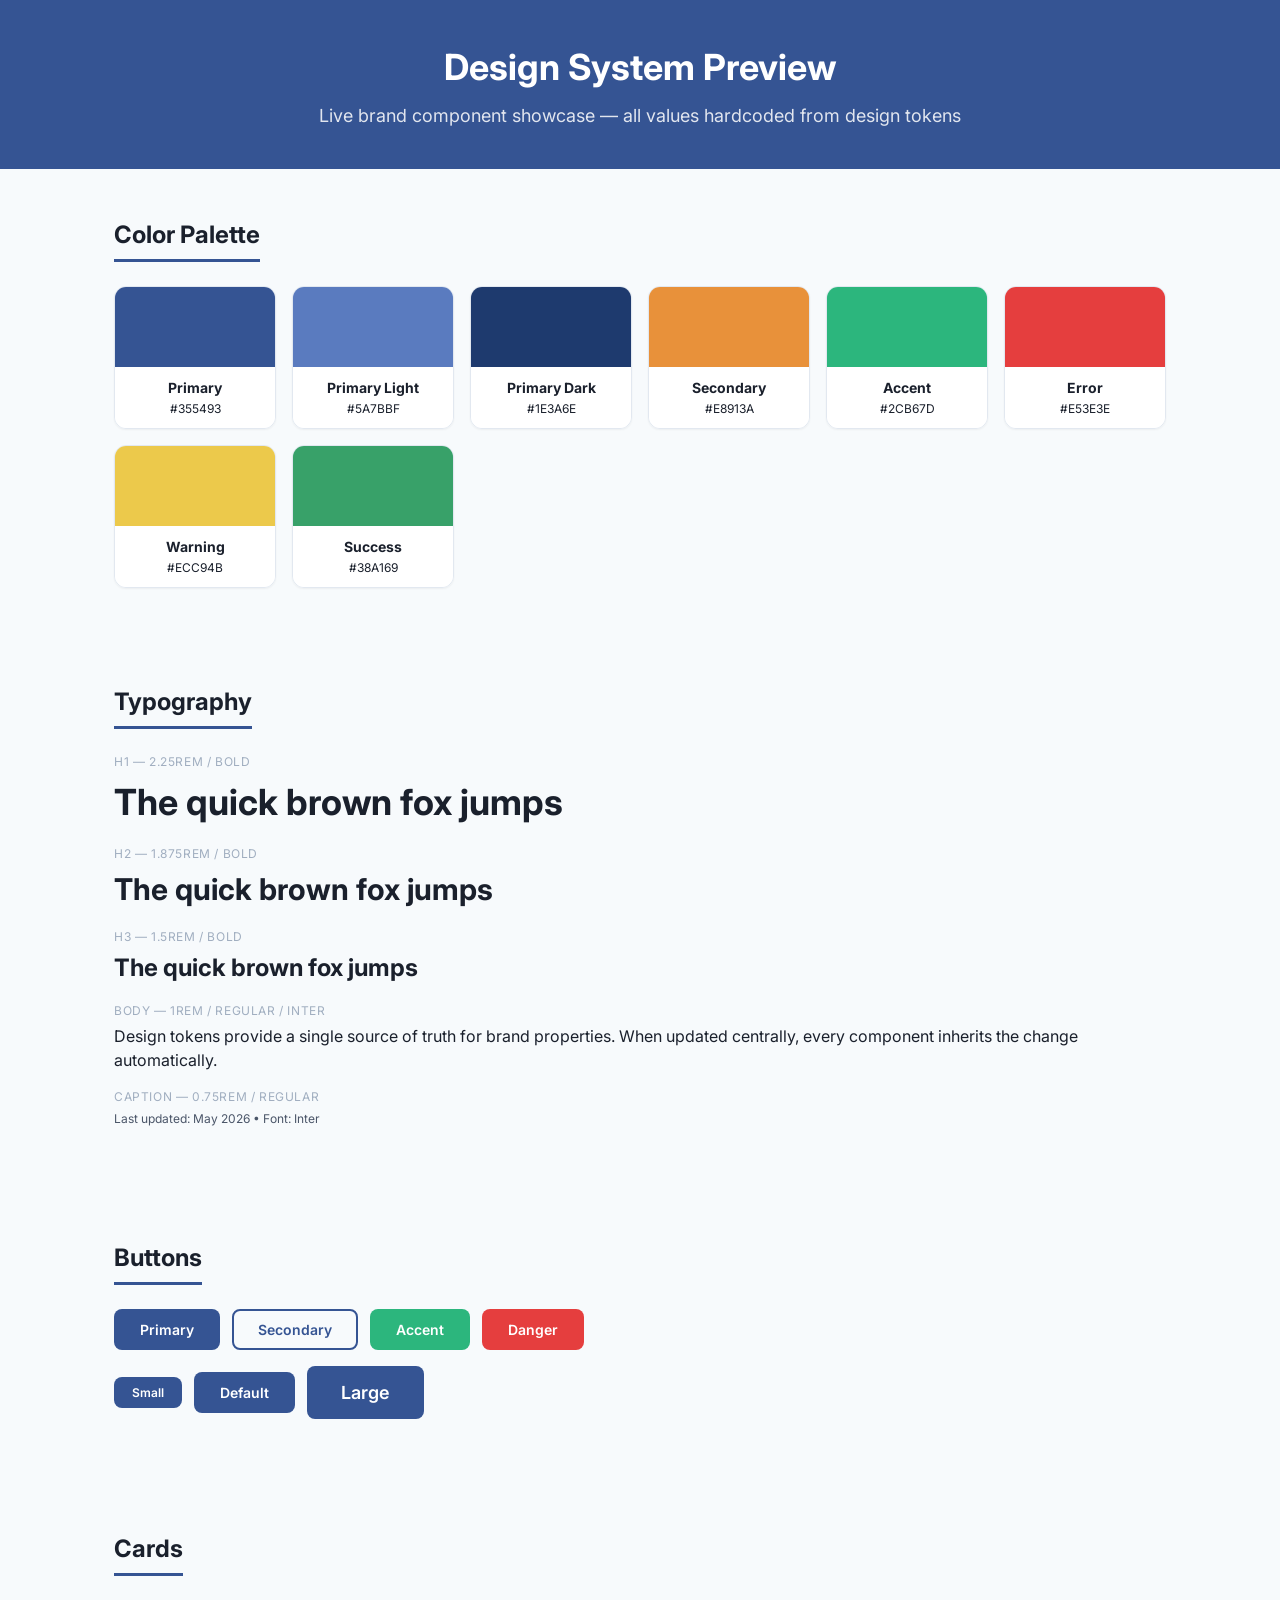
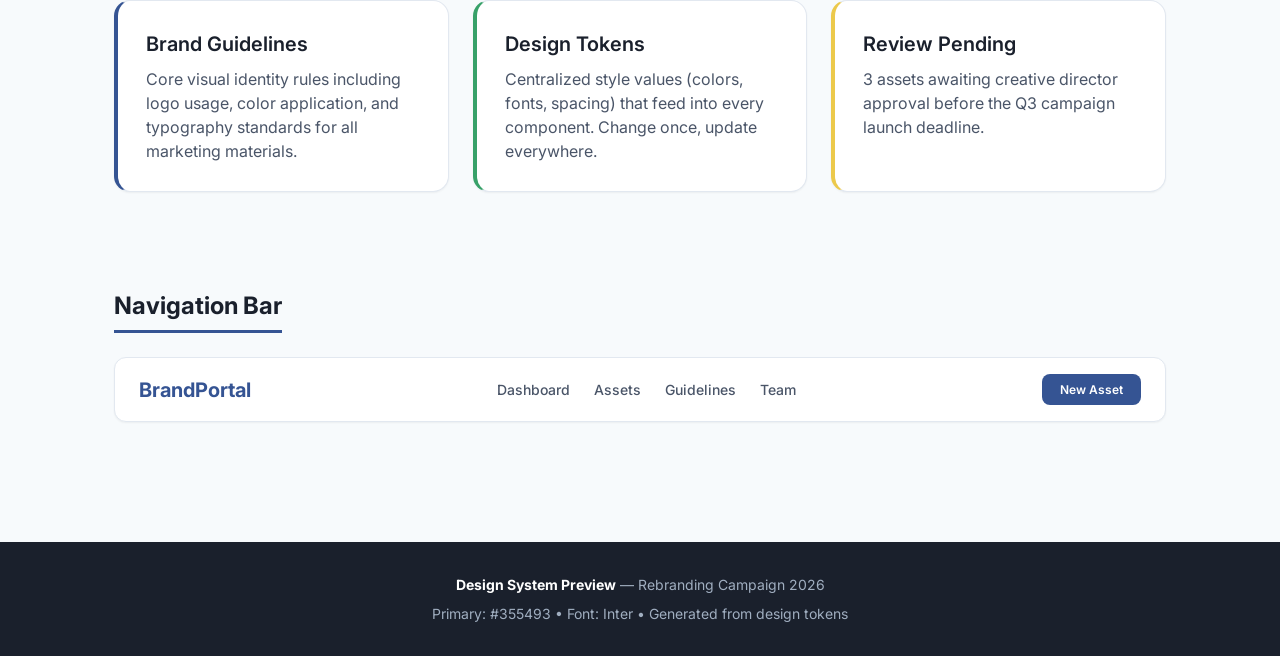
==== index.html @ c65b28bf "Add brand preview page" ====
<!DOCTYPE html>
<html lang="en">
<head>
  <meta charset="UTF-8">
  <meta name="viewport" content="width=device-width, initial-scale=1.0">
  <title>Design System Preview</title>
  <link href="https://fonts.googleapis.com/css2?family=Inter:wght@400;500;600;700&display=swap" rel="stylesheet">
  <style>
    * { margin: 0; padding: 0; box-sizing: border-box; }

    body {
      font-family: 'Inter', sans-serif;
      font-size: 16px;
      color: #1A202C;
      background: #F7FAFC;
      line-height: 1.5;
    }

    .header {
      background: #355493;
      color: #FFFFFF;
      padding: 40px 0;
      text-align: center;
    }
    .header h1 { font-size: 2.25rem; font-weight: 700; margin-bottom: 8px; }
    .header p { font-size: 1.125rem; opacity: 0.85; }

    .container { max-width: 1100px; margin: 0 auto; padding: 0 24px; }

    .section { padding: 48px 0; }
    .section-title {
      font-size: 1.5rem;
      font-weight: 700;
      margin-bottom: 24px;
      color: #1A202C;
      border-bottom: 3px solid #355493;
      display: inline-block;
      padding-bottom: 6px;
    }

    .swatch-grid { display: grid; grid-template-columns: repeat(auto-fill, minmax(140px, 1fr)); gap: 16px; }
    .swatch {
      border-radius: 12px;
      overflow: hidden;
      box-shadow: 0 1px 2px rgba(0,0,0,0.05);
      border: 1px solid #E2E8F0;
    }
    .swatch-color { height: 80px; }
    .swatch-label { padding: 10px; background: #FFFFFF; text-align: center; font-size: 0.75rem; }
    .swatch-label strong { display: block; font-size: 0.875rem; margin-bottom: 2px; }

    .type-sample { margin-bottom: 16px; }
    .type-sample .label { font-size: 0.75rem; color: #A0AEC0; text-transform: uppercase; letter-spacing: 0.05em; margin-bottom: 4px; }

    .btn-row { display: flex; flex-wrap: wrap; gap: 12px; margin-bottom: 16px; align-items: center; }
    .btn {
      display: inline-flex; align-items: center; justify-content: center;
      padding: 10px 24px; font-family: 'Inter', sans-serif; font-size: 0.875rem;
      font-weight: 600; border-radius: 8px; border: 2px solid transparent;
      cursor: pointer; transition: all 150ms ease;
    }
    .btn-primary { background: #355493; color: #FFFFFF; }
    .btn-primary:hover { background: #1E3A6E; }
    .btn-secondary { background: transparent; color: #355493; border-color: #355493; }
    .btn-secondary:hover { background: #355493; color: #FFFFFF; }
    .btn-accent { background: #2CB67D; color: #FFFFFF; }
    .btn-danger { background: #E53E3E; color: #FFFFFF; }
    .btn-sm { padding: 6px 16px; font-size: 0.75rem; }
    .btn-lg { padding: 14px 32px; font-size: 1.125rem; }

    .card-grid { display: grid; grid-template-columns: repeat(auto-fill, minmax(300px, 1fr)); gap: 24px; }
    .card {
      background: #FFFFFF; border: 1px solid #E2E8F0; border-radius: 16px;
      padding: 28px; box-shadow: 0 1px 2px rgba(0,0,0,0.05);
      transition: box-shadow 250ms ease;
    }
    .card:hover { box-shadow: 0 4px 6px rgba(0,0,0,0.07); }
    .card-accent { border-left: 4px solid #355493; }
    .card-success { border-left: 4px solid #38A169; }
    .card-warning { border-left: 4px solid #ECC94B; }
    .card h3 { font-size: 1.25rem; font-weight: 600; margin-bottom: 8px; color: #1A202C; }
    .card p { color: #4A5568; font-size: 1rem; line-height: 1.5; }

    .navbar {
      background: #FFFFFF; border: 1px solid #E2E8F0; border-radius: 12px;
      padding: 16px 24px; display: flex; align-items: center;
      justify-content: space-between; margin-bottom: 24px;
      box-shadow: 0 1px 2px rgba(0,0,0,0.05);
    }
    .navbar-brand { font-size: 1.25rem; font-weight: 700; color: #355493; }
    .navbar-links { display: flex; gap: 24px; }
    .navbar-links a { color: #4A5568; text-decoration: none; font-weight: 500; font-size: 0.875rem; }
    .navbar-links a:hover { color: #355493; }

    .footer {
      background: #1A202C; color: #A0AEC0; padding: 32px 0; text-align: center;
      font-size: 0.875rem; margin-top: 48px;
    }
    .footer strong { color: #FFFFFF; }
  </style>
</head>
<body>

  <div class="header">
    <div class="container">
      <h1>Design System Preview</h1>
      <p>Live brand component showcase &mdash; all values hardcoded from design tokens</p>
    </div>
  </div>

  <div class="container">

    <div class="section">
      <h2 class="section-title">Color Palette</h2>
      <div class="swatch-grid">
        <div class="swatch"><div class="swatch-color" style="background:#355493"></div><div class="swatch-label"><strong>Primary</strong>#355493</div></div>
        <div class="swatch"><div class="swatch-color" style="background:#5A7BBF"></div><div class="swatch-label"><strong>Primary Light</strong>#5A7BBF</div></div>
        <div class="swatch"><div class="swatch-color" style="background:#1E3A6E"></div><div class="swatch-label"><strong>Primary Dark</strong>#1E3A6E</div></div>
        <div class="swatch"><div class="swatch-color" style="background:#E8913A"></div><div class="swatch-label"><strong>Secondary</strong>#E8913A</div></div>
        <div class="swatch"><div class="swatch-color" style="background:#2CB67D"></div><div class="swatch-label"><strong>Accent</strong>#2CB67D</div></div>
        <div class="swatch"><div class="swatch-color" style="background:#E53E3E"></div><div class="swatch-label"><strong>Error</strong>#E53E3E</div></div>
        <div class="swatch"><div class="swatch-color" style="background:#ECC94B"></div><div class="swatch-label"><strong>Warning</strong>#ECC94B</div></div>
        <div class="swatch"><div class="swatch-color" style="background:#38A169"></div><div class="swatch-label"><strong>Success</strong>#38A169</div></div>
      </div>
    </div>

    <div class="section">
      <h2 class="section-title">Typography</h2>
      <div class="type-sample"><div class="label">H1 &mdash; 2.25rem / Bold</div><h1 style="font-size:2.25rem;font-weight:700;">The quick brown fox jumps</h1></div>
      <div class="type-sample"><div class="label">H2 &mdash; 1.875rem / Bold</div><h2 style="font-size:1.875rem;font-weight:700;">The quick brown fox jumps</h2></div>
      <div class="type-sample"><div class="label">H3 &mdash; 1.5rem / Bold</div><h3 style="font-size:1.5rem;font-weight:700;">The quick brown fox jumps</h3></div>
      <div class="type-sample"><div class="label">Body &mdash; 1rem / Regular / Inter</div><p>Design tokens provide a single source of truth for brand properties. When updated centrally, every component inherits the change automatically.</p></div>
      <div class="type-sample"><div class="label">Caption &mdash; 0.75rem / Regular</div><p style="font-size:0.75rem;color:#4A5568;">Last updated: May 2026 &bull; Font: Inter</p></div>
    </div>

    <div class="section">
      <h2 class="section-title">Buttons</h2>
      <div class="btn-row">
        <button class="btn btn-primary">Primary</button>
        <button class="btn btn-secondary">Secondary</button>
        <button class="btn btn-accent">Accent</button>
        <button class="btn btn-danger">Danger</button>
      </div>
      <div class="btn-row">
        <button class="btn btn-primary btn-sm">Small</button>
        <button class="btn btn-primary">Default</button>
        <button class="btn btn-primary btn-lg">Large</button>
      </div>
    </div>

    <div class="section">
      <h2 class="section-title">Cards</h2>
      <div class="card-grid">
        <div class="card card-accent"><h3>Brand Guidelines</h3><p>Core visual identity rules including logo usage, color application, and typography standards for all marketing materials.</p></div>
        <div class="card card-success"><h3>Design Tokens</h3><p>Centralized style values (colors, fonts, spacing) that feed into every component. Change once, update everywhere.</p></div>
        <div class="card card-warning"><h3>Review Pending</h3><p>3 assets awaiting creative director approval before the Q3 campaign launch deadline.</p></div>
      </div>
    </div>

    <div class="section">
      <h2 class="section-title">Navigation Bar</h2>
      <div class="navbar">
        <div class="navbar-brand">BrandPortal</div>
        <div class="navbar-links">
          <a href="#">Dashboard</a>
          <a href="#">Assets</a>
          <a href="#">Guidelines</a>
          <a href="#">Team</a>
        </div>
        <button class="btn btn-primary btn-sm">New Asset</button>
      </div>
    </div>

  </div>

  <div class="footer">
    <div class="container">
      <p><strong>Design System Preview</strong> &mdash; Rebranding Campaign 2026</p>
      <p style="margin-top:8px;">Primary: #355493 &bull; Font: Inter &bull; Generated from design tokens</p>
    </div>
  </div>

</body>
</html>
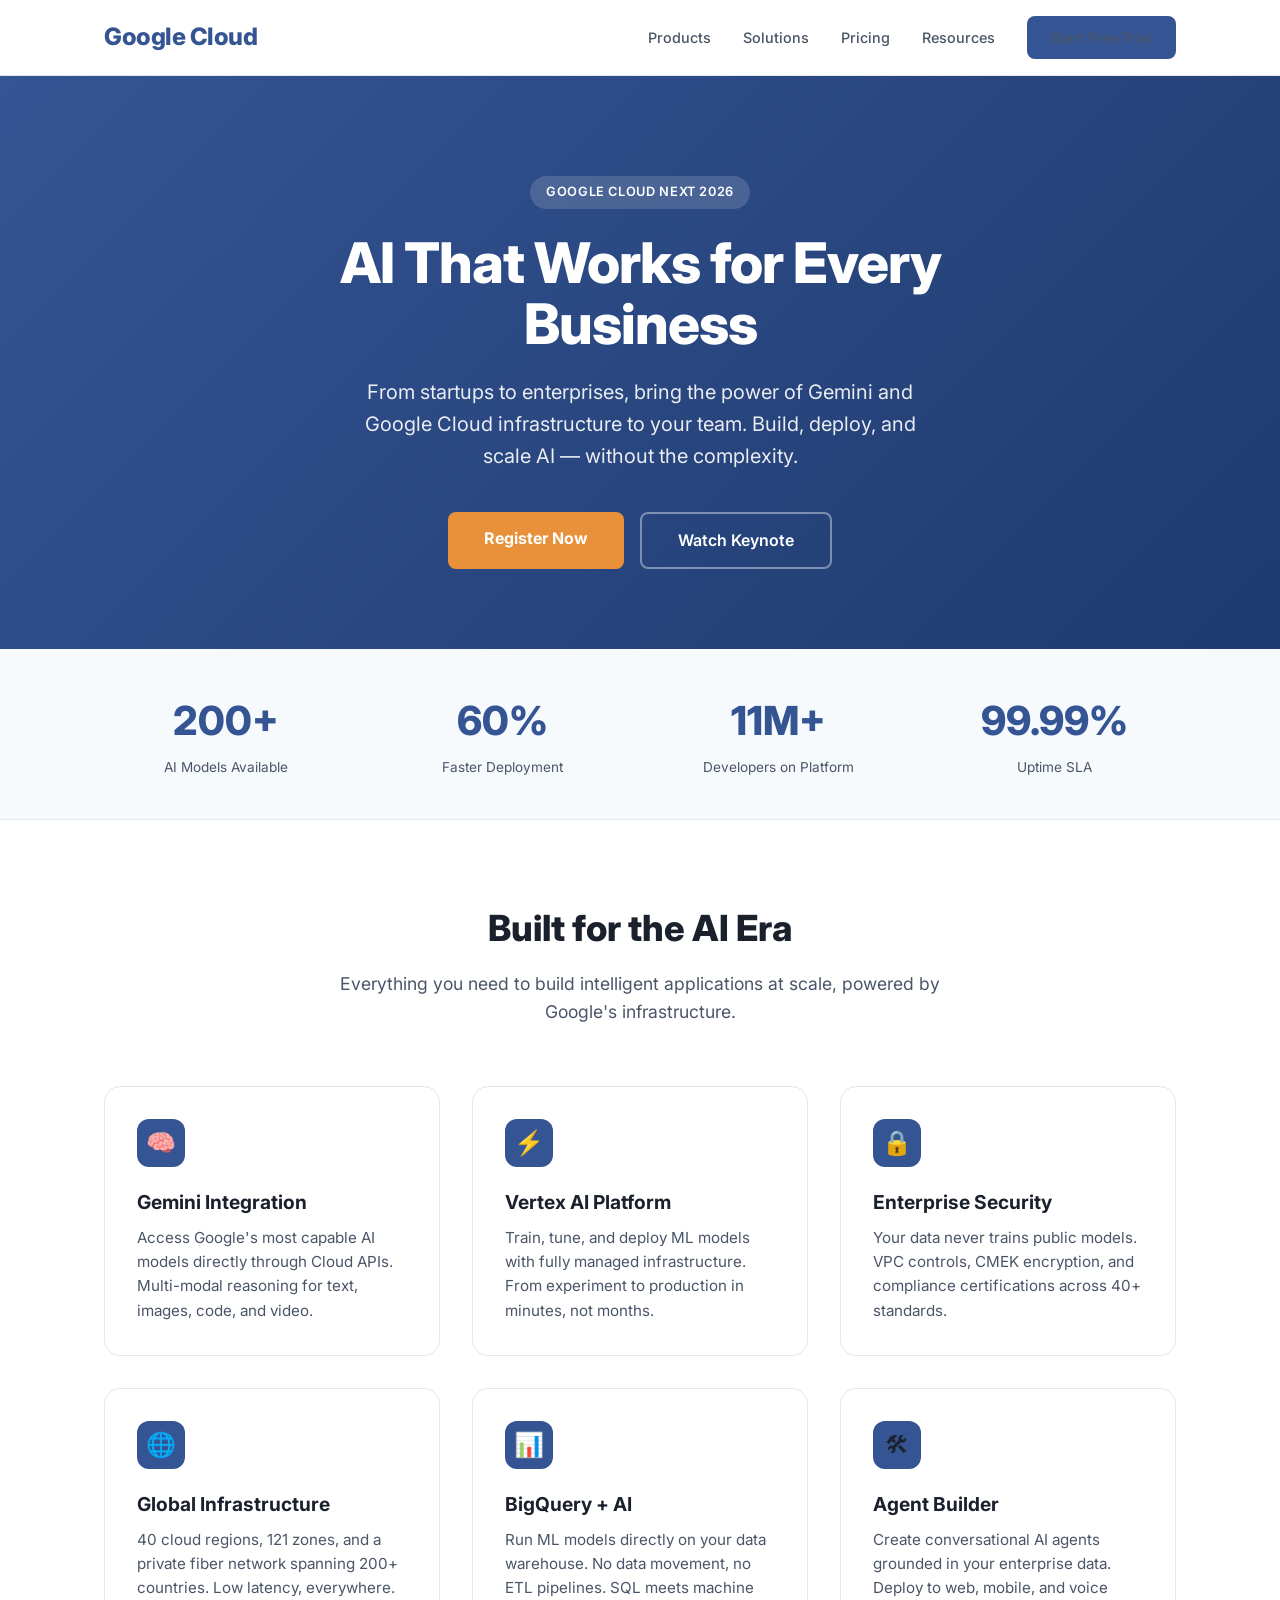
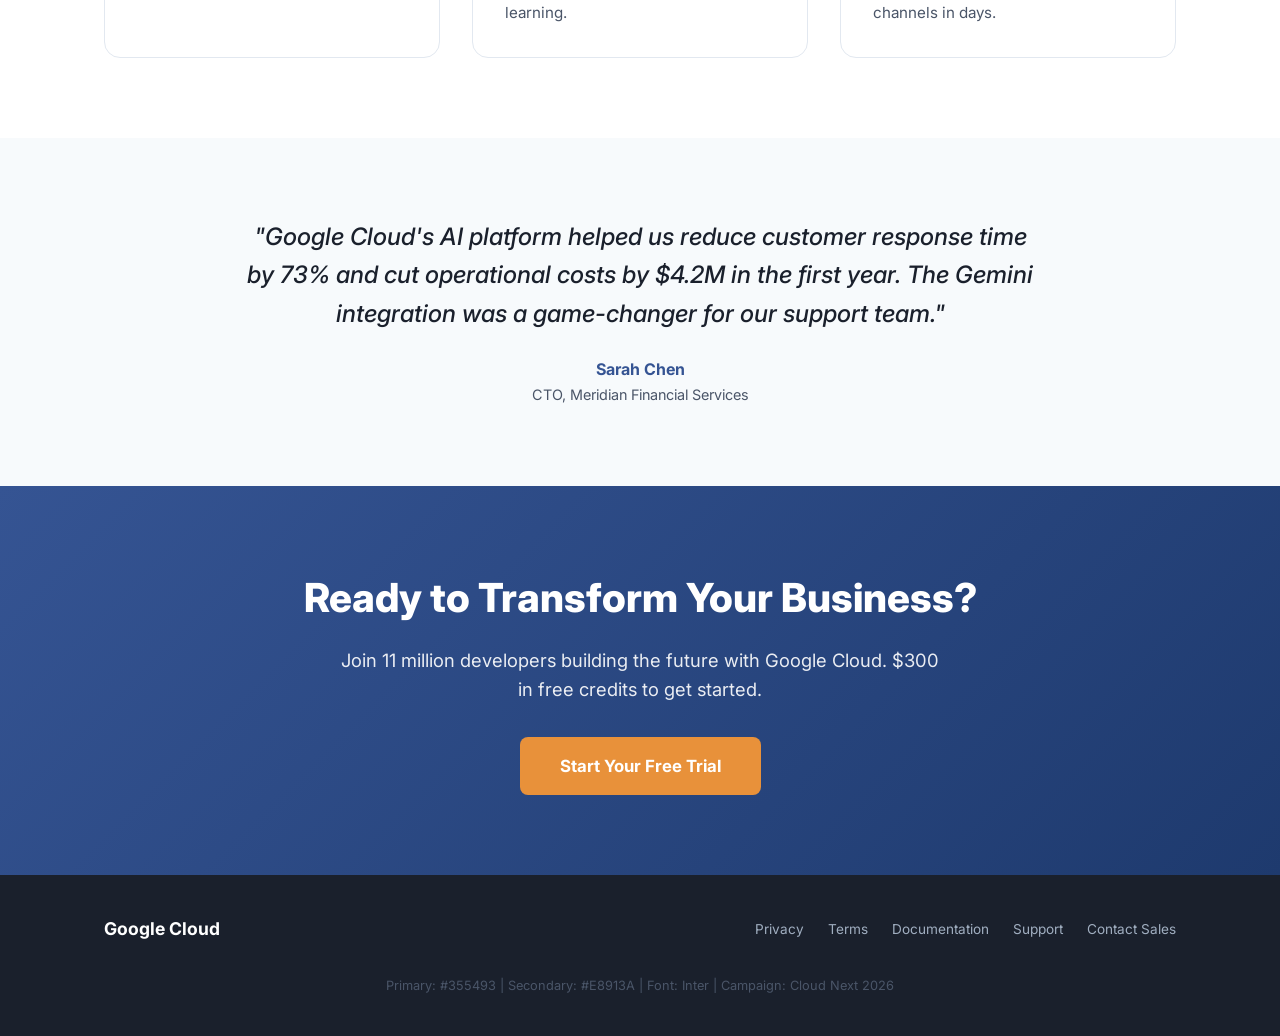
==== commit aa5e3740: "Replace with Google campaign landing page" ====
--- a/index.html
+++ b/index.html
@@ -3,182 +3,184 @@
 <head>
   <meta charset="UTF-8">
   <meta name="viewport" content="width=device-width, initial-scale=1.0">
-  <title>Design System Preview</title>
-  <link href="https://fonts.googleapis.com/css2?family=Inter:wght@400;500;600;700&display=swap" rel="stylesheet">
+  <title>Google Cloud Next 2026 — AI for Every Business</title>
+  <link href="https://fonts.googleapis.com/css2?family=Inter:wght@400;500;600;700;800&display=swap" rel="stylesheet">
   <style>
     * { margin: 0; padding: 0; box-sizing: border-box; }
+    body { font-family: 'Inter', sans-serif; color: #1A202C; background: #FFFFFF; line-height: 1.6; }
+    .container { max-width: 1120px; margin: 0 auto; padding: 0 24px; }
 
-    body {
-      font-family: 'Inter', sans-serif;
-      font-size: 16px;
-      color: #1A202C;
-      background: #F7FAFC;
-      line-height: 1.5;
+    .navbar { background: #FFFFFF; border-bottom: 1px solid #E2E8F0; padding: 16px 0; position: sticky; top: 0; z-index: 100; }
+    .navbar .container { display: flex; align-items: center; justify-content: space-between; }
+    .nav-logo { font-size: 1.5rem; font-weight: 800; color: #355493; letter-spacing: -0.5px; }
+    .nav-links { display: flex; gap: 32px; align-items: center; }
+    .nav-links a { color: #4A5568; text-decoration: none; font-size: 0.9rem; font-weight: 500; }
+    .nav-links a:hover { color: #355493; }
+    .nav-cta { background: #355493; color: #FFFFFF; padding: 10px 24px; border-radius: 8px; font-weight: 600; font-size: 0.9rem; text-decoration: none; border: none; cursor: pointer; }
+    .nav-cta:hover { background: #1E3A6E; }
+
+    .hero { background: linear-gradient(135deg, #355493 0%, #1E3A6E 100%); color: #FFFFFF; padding: 100px 0 80px; text-align: center; }
+    .hero-badge { display: inline-block; background: rgba(255,255,255,0.15); padding: 6px 16px; border-radius: 20px; font-size: 0.8rem; font-weight: 600; letter-spacing: 0.05em; text-transform: uppercase; margin-bottom: 24px; }
+    .hero h1 { font-size: 3.5rem; font-weight: 800; line-height: 1.1; max-width: 800px; margin: 0 auto 20px; letter-spacing: -1px; }
+    .hero p { font-size: 1.25rem; opacity: 0.9; max-width: 600px; margin: 0 auto 40px; }
+    .hero-buttons { display: flex; gap: 16px; justify-content: center; flex-wrap: wrap; }
+    .btn-hero-primary { background: #E8913A; color: #FFFFFF; padding: 14px 36px; border-radius: 8px; font-weight: 700; font-size: 1rem; text-decoration: none; border: none; cursor: pointer; }
+    .btn-hero-primary:hover { background: #D07A2F; }
+    .btn-hero-secondary { background: transparent; color: #FFFFFF; padding: 14px 36px; border-radius: 8px; font-weight: 600; font-size: 1rem; border: 2px solid rgba(255,255,255,0.4); text-decoration: none; cursor: pointer; }
+
+    .stats-bar { background: #F7FAFC; border-bottom: 1px solid #E2E8F0; padding: 40px 0; }
+    .stats-grid { display: grid; grid-template-columns: repeat(4, 1fr); gap: 32px; text-align: center; }
+    .stat-number { font-size: 2.5rem; font-weight: 800; color: #355493; }
+    .stat-label { font-size: 0.85rem; color: #4A5568; margin-top: 4px; }
+
+    .features { padding: 80px 0; }
+    .features-header { text-align: center; margin-bottom: 60px; }
+    .features-header h2 { font-size: 2.25rem; font-weight: 800; color: #1A202C; margin-bottom: 12px; }
+    .features-header p { font-size: 1.1rem; color: #4A5568; max-width: 600px; margin: 0 auto; }
+    .features-grid { display: grid; grid-template-columns: repeat(3, 1fr); gap: 32px; }
+    .feature-card { background: #FFFFFF; border: 1px solid #E2E8F0; border-radius: 16px; padding: 32px; transition: box-shadow 250ms ease; }
+    .feature-card:hover { box-shadow: 0 8px 24px rgba(0,0,0,0.08); }
+    .feature-icon { width: 48px; height: 48px; background: #355493; border-radius: 12px; display: flex; align-items: center; justify-content: center; margin-bottom: 20px; font-size: 1.5rem; }
+    .feature-card h3 { font-size: 1.2rem; font-weight: 700; margin-bottom: 8px; color: #1A202C; }
+    .feature-card p { color: #4A5568; font-size: 0.95rem; line-height: 1.6; }
+
+    .testimonial { background: #F7FAFC; padding: 80px 0; }
+    .testimonial-card { max-width: 800px; margin: 0 auto; text-align: center; }
+    .testimonial-quote { font-size: 1.5rem; font-weight: 500; color: #1A202C; line-height: 1.6; font-style: italic; margin-bottom: 24px; }
+    .testimonial-author { font-weight: 700; color: #355493; }
+    .testimonial-role { color: #4A5568; font-size: 0.9rem; }
+
+    .cta-section { background: linear-gradient(135deg, #355493 0%, #1E3A6E 100%); color: #FFFFFF; padding: 80px 0; text-align: center; }
+    .cta-section h2 { font-size: 2.5rem; font-weight: 800; margin-bottom: 16px; }
+    .cta-section p { font-size: 1.15rem; opacity: 0.9; max-width: 600px; margin: 0 auto 32px; }
+    .btn-cta { background: #E8913A; color: #FFFFFF; padding: 16px 40px; border-radius: 8px; font-weight: 700; font-size: 1.05rem; text-decoration: none; border: none; cursor: pointer; display: inline-block; }
+    .btn-cta:hover { background: #D07A2F; }
+
+    .footer { background: #1A202C; color: #A0AEC0; padding: 40px 0; }
+    .footer .container { display: flex; justify-content: space-between; align-items: center; flex-wrap: wrap; gap: 16px; }
+    .footer-brand { font-weight: 700; color: #FFFFFF; font-size: 1.1rem; }
+    .footer-links { display: flex; gap: 24px; }
+    .footer-links a { color: #A0AEC0; text-decoration: none; font-size: 0.85rem; }
+    .footer-links a:hover { color: #FFFFFF; }
+    .footer-meta { font-size: 0.8rem; color: #4A5568; width: 100%; text-align: center; margin-top: 16px; }
+
+    @media (max-width: 768px) {
+      .hero h1 { font-size: 2.25rem; }
+      .stats-grid { grid-template-columns: repeat(2, 1fr); }
+      .features-grid { grid-template-columns: 1fr; }
     }
-
-    .header {
-      background: #355493;
-      color: #FFFFFF;
-      padding: 40px 0;
-      text-align: center;
-    }
-    .header h1 { font-size: 2.25rem; font-weight: 700; margin-bottom: 8px; }
-    .header p { font-size: 1.125rem; opacity: 0.85; }
-
-    .container { max-width: 1100px; margin: 0 auto; padding: 0 24px; }
-
-    .section { padding: 48px 0; }
-    .section-title {
-      font-size: 1.5rem;
-      font-weight: 700;
-      margin-bottom: 24px;
-      color: #1A202C;
-      border-bottom: 3px solid #355493;
-      display: inline-block;
-      padding-bottom: 6px;
-    }
-
-    .swatch-grid { display: grid; grid-template-columns: repeat(auto-fill, minmax(140px, 1fr)); gap: 16px; }
-    .swatch {
-      border-radius: 12px;
-      overflow: hidden;
-      box-shadow: 0 1px 2px rgba(0,0,0,0.05);
-      border: 1px solid #E2E8F0;
-    }
-    .swatch-color { height: 80px; }
-    .swatch-label { padding: 10px; background: #FFFFFF; text-align: center; font-size: 0.75rem; }
-    .swatch-label strong { display: block; font-size: 0.875rem; margin-bottom: 2px; }
-
-    .type-sample { margin-bottom: 16px; }
-    .type-sample .label { font-size: 0.75rem; color: #A0AEC0; text-transform: uppercase; letter-spacing: 0.05em; margin-bottom: 4px; }
-
-    .btn-row { display: flex; flex-wrap: wrap; gap: 12px; margin-bottom: 16px; align-items: center; }
-    .btn {
-      display: inline-flex; align-items: center; justify-content: center;
-      padding: 10px 24px; font-family: 'Inter', sans-serif; font-size: 0.875rem;
-      font-weight: 600; border-radius: 8px; border: 2px solid transparent;
-      cursor: pointer; transition: all 150ms ease;
-    }
-    .btn-primary { background: #355493; color: #FFFFFF; }
-    .btn-primary:hover { background: #1E3A6E; }
-    .btn-secondary { background: transparent; color: #355493; border-color: #355493; }
-    .btn-secondary:hover { background: #355493; color: #FFFFFF; }
-    .btn-accent { background: #2CB67D; color: #FFFFFF; }
-    .btn-danger { background: #E53E3E; color: #FFFFFF; }
-    .btn-sm { padding: 6px 16px; font-size: 0.75rem; }
-    .btn-lg { padding: 14px 32px; font-size: 1.125rem; }
-
-    .card-grid { display: grid; grid-template-columns: repeat(auto-fill, minmax(300px, 1fr)); gap: 24px; }
-    .card {
-      background: #FFFFFF; border: 1px solid #E2E8F0; border-radius: 16px;
-      padding: 28px; box-shadow: 0 1px 2px rgba(0,0,0,0.05);
-      transition: box-shadow 250ms ease;
-    }
-    .card:hover { box-shadow: 0 4px 6px rgba(0,0,0,0.07); }
-    .card-accent { border-left: 4px solid #355493; }
-    .card-success { border-left: 4px solid #38A169; }
-    .card-warning { border-left: 4px solid #ECC94B; }
-    .card h3 { font-size: 1.25rem; font-weight: 600; margin-bottom: 8px; color: #1A202C; }
-    .card p { color: #4A5568; font-size: 1rem; line-height: 1.5; }
-
-    .navbar {
-      background: #FFFFFF; border: 1px solid #E2E8F0; border-radius: 12px;
-      padding: 16px 24px; display: flex; align-items: center;
-      justify-content: space-between; margin-bottom: 24px;
-      box-shadow: 0 1px 2px rgba(0,0,0,0.05);
-    }
-    .navbar-brand { font-size: 1.25rem; font-weight: 700; color: #355493; }
-    .navbar-links { display: flex; gap: 24px; }
-    .navbar-links a { color: #4A5568; text-decoration: none; font-weight: 500; font-size: 0.875rem; }
-    .navbar-links a:hover { color: #355493; }
-
-    .footer {
-      background: #1A202C; color: #A0AEC0; padding: 32px 0; text-align: center;
-      font-size: 0.875rem; margin-top: 48px;
-    }
-    .footer strong { color: #FFFFFF; }
   </style>
 </head>
 <body>
 
-  <div class="header">
+  <nav class="navbar">
     <div class="container">
-      <h1>Design System Preview</h1>
-      <p>Live brand component showcase &mdash; all values hardcoded from design tokens</p>
-    </div>
-  </div>
-
-  <div class="container">
-
-    <div class="section">
-      <h2 class="section-title">Color Palette</h2>
-      <div class="swatch-grid">
-        <div class="swatch"><div class="swatch-color" style="background:#355493"></div><div class="swatch-label"><strong>Primary</strong>#355493</div></div>
-        <div class="swatch"><div class="swatch-color" style="background:#5A7BBF"></div><div class="swatch-label"><strong>Primary Light</strong>#5A7BBF</div></div>
-        <div class="swatch"><div class="swatch-color" style="background:#1E3A6E"></div><div class="swatch-label"><strong>Primary Dark</strong>#1E3A6E</div></div>
-        <div class="swatch"><div class="swatch-color" style="background:#E8913A"></div><div class="swatch-label"><strong>Secondary</strong>#E8913A</div></div>
-        <div class="swatch"><div class="swatch-color" style="background:#2CB67D"></div><div class="swatch-label"><strong>Accent</strong>#2CB67D</div></div>
-        <div class="swatch"><div class="swatch-color" style="background:#E53E3E"></div><div class="swatch-label"><strong>Error</strong>#E53E3E</div></div>
-        <div class="swatch"><div class="swatch-color" style="background:#ECC94B"></div><div class="swatch-label"><strong>Warning</strong>#ECC94B</div></div>
-        <div class="swatch"><div class="swatch-color" style="background:#38A169"></div><div class="swatch-label"><strong>Success</strong>#38A169</div></div>
+      <div class="nav-logo">Google Cloud</div>
+      <div class="nav-links">
+        <a href="#">Products</a>
+        <a href="#">Solutions</a>
+        <a href="#">Pricing</a>
+        <a href="#">Resources</a>
+        <a class="nav-cta" href="#">Start Free Trial</a>
       </div>
     </div>
+  </nav>
 
-    <div class="section">
-      <h2 class="section-title">Typography</h2>
-      <div class="type-sample"><div class="label">H1 &mdash; 2.25rem / Bold</div><h1 style="font-size:2.25rem;font-weight:700;">The quick brown fox jumps</h1></div>
-      <div class="type-sample"><div class="label">H2 &mdash; 1.875rem / Bold</div><h2 style="font-size:1.875rem;font-weight:700;">The quick brown fox jumps</h2></div>
-      <div class="type-sample"><div class="label">H3 &mdash; 1.5rem / Bold</div><h3 style="font-size:1.5rem;font-weight:700;">The quick brown fox jumps</h3></div>
-      <div class="type-sample"><div class="label">Body &mdash; 1rem / Regular / Inter</div><p>Design tokens provide a single source of truth for brand properties. When updated centrally, every component inherits the change automatically.</p></div>
-      <div class="type-sample"><div class="label">Caption &mdash; 0.75rem / Regular</div><p style="font-size:0.75rem;color:#4A5568;">Last updated: May 2026 &bull; Font: Inter</p></div>
-    </div>
-
-    <div class="section">
-      <h2 class="section-title">Buttons</h2>
-      <div class="btn-row">
-        <button class="btn btn-primary">Primary</button>
-        <button class="btn btn-secondary">Secondary</button>
-        <button class="btn btn-accent">Accent</button>
-        <button class="btn btn-danger">Danger</button>
-      </div>
-      <div class="btn-row">
-        <button class="btn btn-primary btn-sm">Small</button>
-        <button class="btn btn-primary">Default</button>
-        <button class="btn btn-primary btn-lg">Large</button>
+  <section class="hero">
+    <div class="container">
+      <div class="hero-badge">Google Cloud Next 2026</div>
+      <h1>AI That Works for Every Business</h1>
+      <p>From startups to enterprises, bring the power of Gemini and Google Cloud infrastructure to your team. Build, deploy, and scale AI — without the complexity.</p>
+      <div class="hero-buttons">
+        <a class="btn-hero-primary" href="#">Register Now</a>
+        <a class="btn-hero-secondary" href="#">Watch Keynote</a>
       </div>
     </div>
+  </section>
 
-    <div class="section">
-      <h2 class="section-title">Cards</h2>
-      <div class="card-grid">
-        <div class="card card-accent"><h3>Brand Guidelines</h3><p>Core visual identity rules including logo usage, color application, and typography standards for all marketing materials.</p></div>
-        <div class="card card-success"><h3>Design Tokens</h3><p>Centralized style values (colors, fonts, spacing) that feed into every component. Change once, update everywhere.</p></div>
-        <div class="card card-warning"><h3>Review Pending</h3><p>3 assets awaiting creative director approval before the Q3 campaign launch deadline.</p></div>
+  <section class="stats-bar">
+    <div class="container">
+      <div class="stats-grid">
+        <div><div class="stat-number">200+</div><div class="stat-label">AI Models Available</div></div>
+        <div><div class="stat-number">60%</div><div class="stat-label">Faster Deployment</div></div>
+        <div><div class="stat-number">11M+</div><div class="stat-label">Developers on Platform</div></div>
+        <div><div class="stat-number">99.99%</div><div class="stat-label">Uptime SLA</div></div>
       </div>
     </div>
+  </section>
 
-    <div class="section">
-      <h2 class="section-title">Navigation Bar</h2>
-      <div class="navbar">
-        <div class="navbar-brand">BrandPortal</div>
-        <div class="navbar-links">
-          <a href="#">Dashboard</a>
-          <a href="#">Assets</a>
-          <a href="#">Guidelines</a>
-          <a href="#">Team</a>
+  <section class="features">
+    <div class="container">
+      <div class="features-header">
+        <h2>Built for the AI Era</h2>
+        <p>Everything you need to build intelligent applications at scale, powered by Google's infrastructure.</p>
+      </div>
+      <div class="features-grid">
+        <div class="feature-card">
+          <div class="feature-icon">&#x1F9E0;</div>
+          <h3>Gemini Integration</h3>
+          <p>Access Google's most capable AI models directly through Cloud APIs. Multi-modal reasoning for text, images, code, and video.</p>
         </div>
-        <button class="btn btn-primary btn-sm">New Asset</button>
+        <div class="feature-card">
+          <div class="feature-icon">&#x26A1;</div>
+          <h3>Vertex AI Platform</h3>
+          <p>Train, tune, and deploy ML models with fully managed infrastructure. From experiment to production in minutes, not months.</p>
+        </div>
+        <div class="feature-card">
+          <div class="feature-icon">&#x1F512;</div>
+          <h3>Enterprise Security</h3>
+          <p>Your data never trains public models. VPC controls, CMEK encryption, and compliance certifications across 40+ standards.</p>
+        </div>
+        <div class="feature-card">
+          <div class="feature-icon">&#x1F310;</div>
+          <h3>Global Infrastructure</h3>
+          <p>40 cloud regions, 121 zones, and a private fiber network spanning 200+ countries. Low latency, everywhere.</p>
+        </div>
+        <div class="feature-card">
+          <div class="feature-icon">&#x1F4CA;</div>
+          <h3>BigQuery + AI</h3>
+          <p>Run ML models directly on your data warehouse. No data movement, no ETL pipelines. SQL meets machine learning.</p>
+        </div>
+        <div class="feature-card">
+          <div class="feature-icon">&#x1F6E0;</div>
+          <h3>Agent Builder</h3>
+          <p>Create conversational AI agents grounded in your enterprise data. Deploy to web, mobile, and voice channels in days.</p>
+        </div>
       </div>
     </div>
+  </section>
 
-  </div>
+  <section class="testimonial">
+    <div class="container">
+      <div class="testimonial-card">
+        <p class="testimonial-quote">"Google Cloud's AI platform helped us reduce customer response time by 73% and cut operational costs by $4.2M in the first year. The Gemini integration was a game-changer for our support team."</p>
+        <p class="testimonial-author">Sarah Chen</p>
+        <p class="testimonial-role">CTO, Meridian Financial Services</p>
+      </div>
+    </div>
+  </section>
 
-  <div class="footer">
+  <section class="cta-section">
     <div class="container">
-      <p><strong>Design System Preview</strong> &mdash; Rebranding Campaign 2026</p>
-      <p style="margin-top:8px;">Primary: #355493 &bull; Font: Inter &bull; Generated from design tokens</p>
+      <h2>Ready to Transform Your Business?</h2>
+      <p>Join 11 million developers building the future with Google Cloud. $300 in free credits to get started.</p>
+      <a class="btn-cta" href="#">Start Your Free Trial</a>
     </div>
-  </div>
+  </section>
+
+  <footer class="footer">
+    <div class="container">
+      <div class="footer-brand">Google Cloud</div>
+      <div class="footer-links">
+        <a href="#">Privacy</a>
+        <a href="#">Terms</a>
+        <a href="#">Documentation</a>
+        <a href="#">Support</a>
+        <a href="#">Contact Sales</a>
+      </div>
+      <div class="footer-meta">Primary: #355493 | Secondary: #E8913A | Font: Inter | Campaign: Cloud Next 2026</div>
+    </div>
+  </footer>
 
 </body>
 </html>
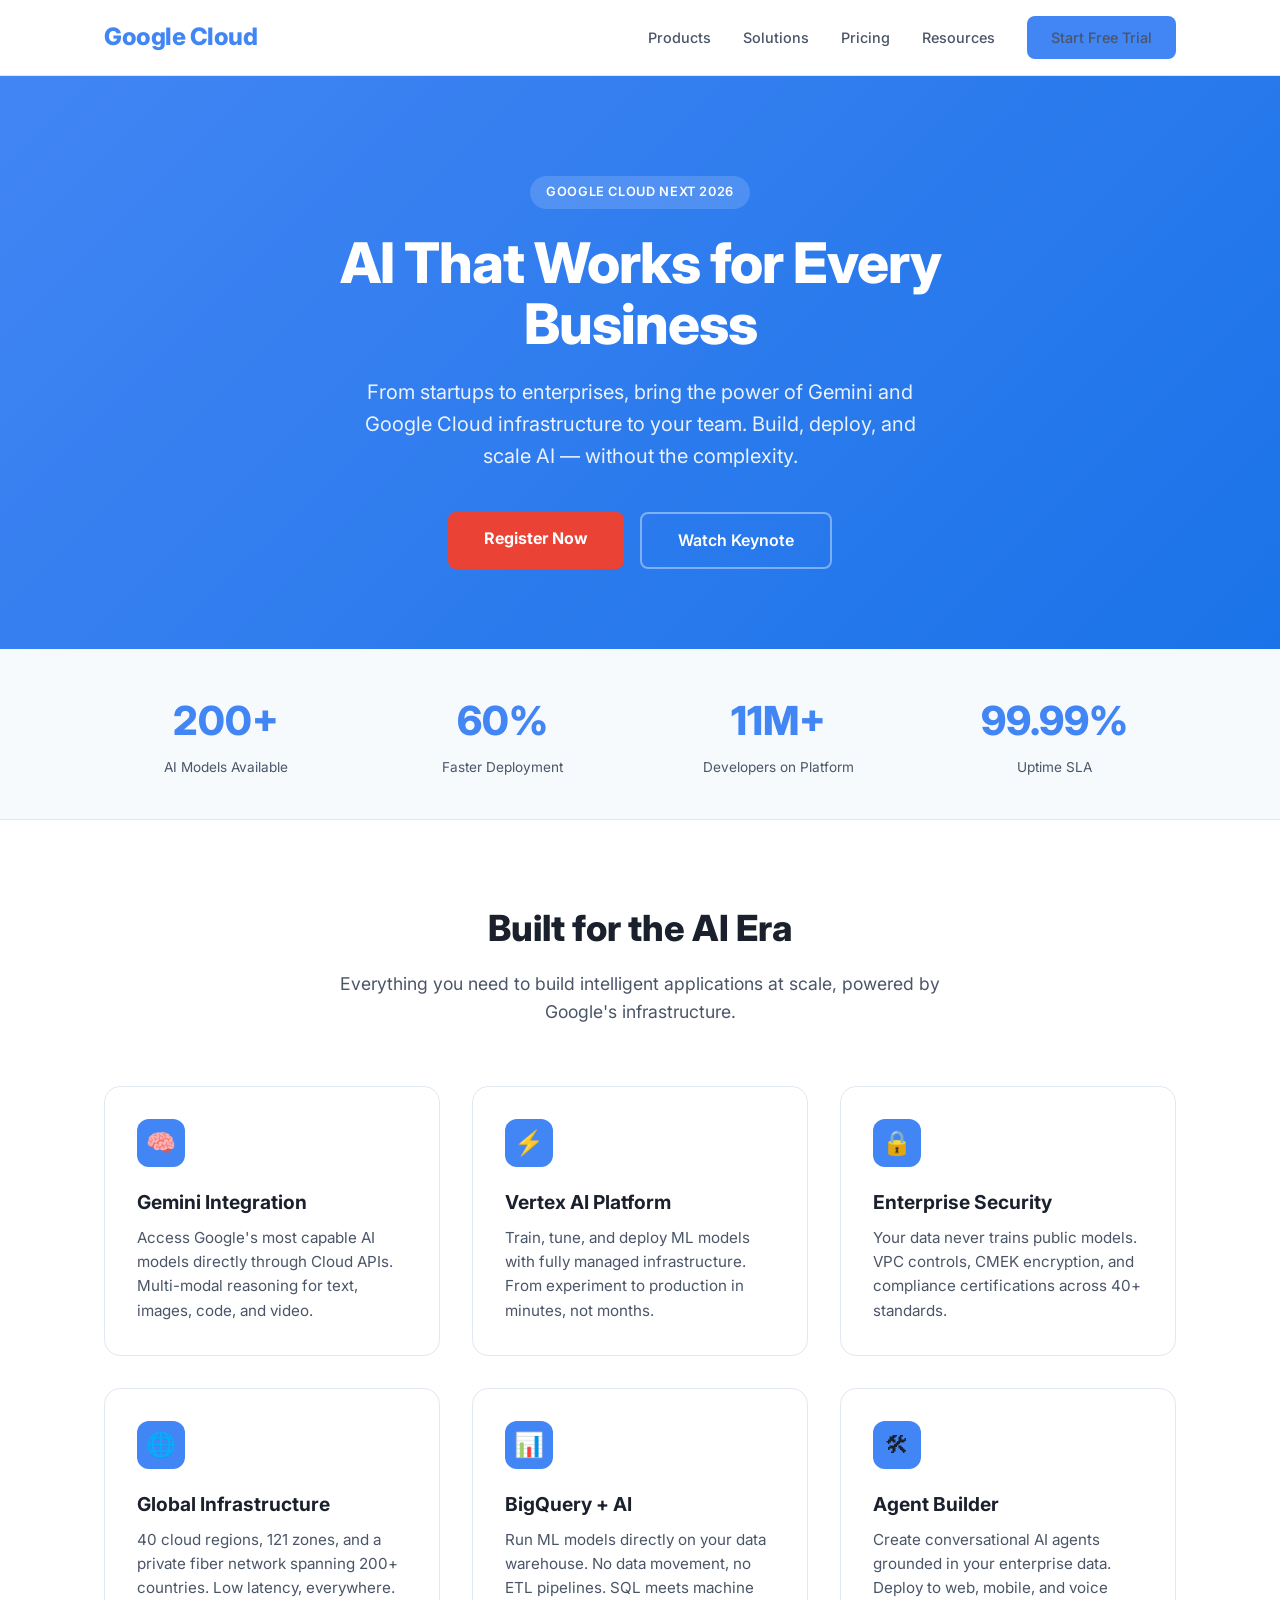
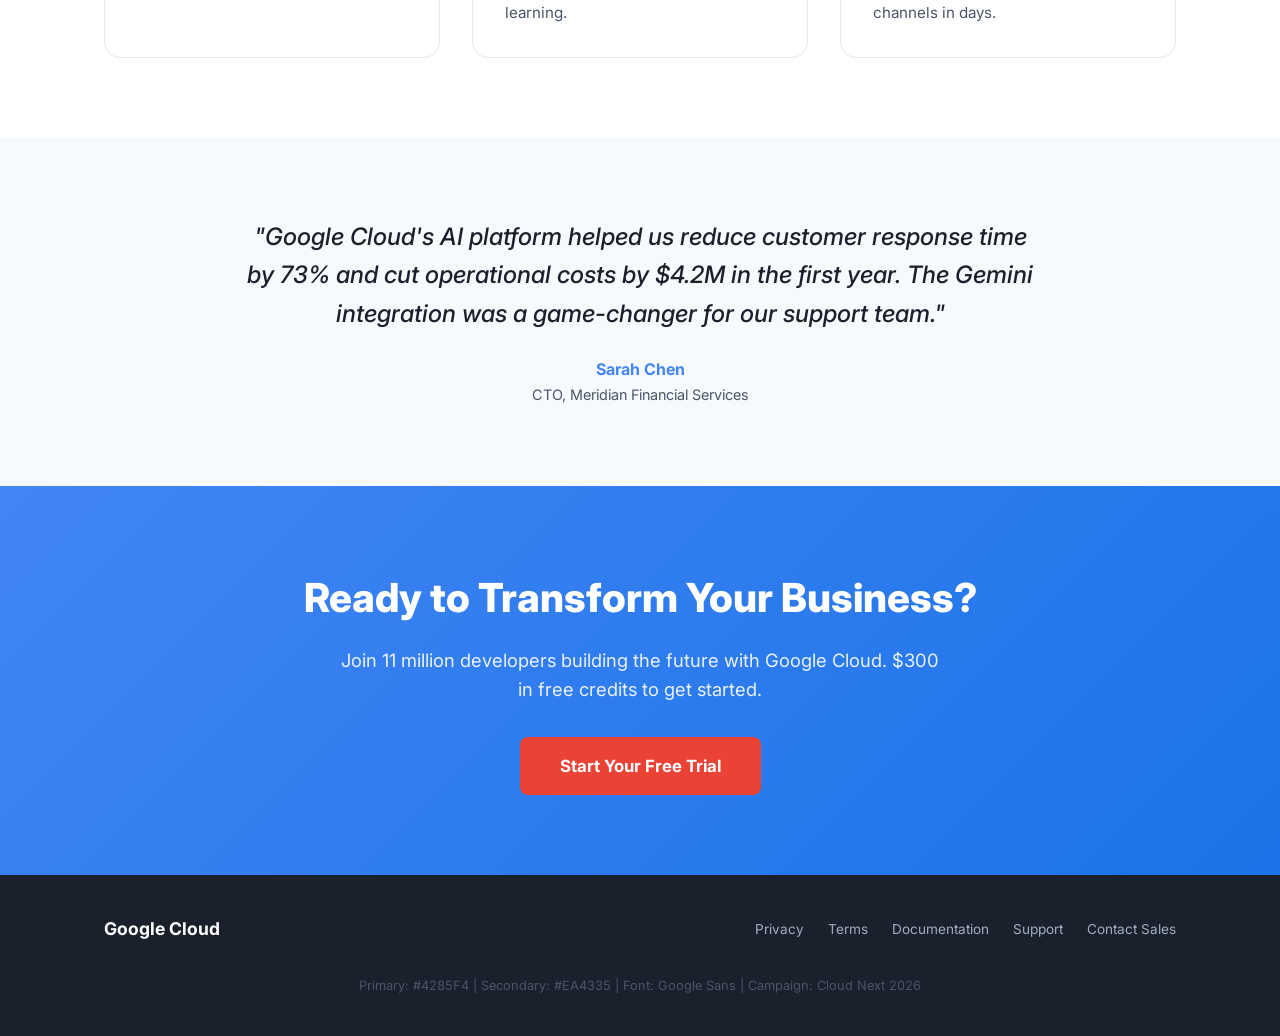
==== commit 91630a85: "Rebrand campaign page to Google brand" ====
--- a/index.html
+++ b/index.html
@@ -12,25 +12,25 @@
 
     .navbar { background: #FFFFFF; border-bottom: 1px solid #E2E8F0; padding: 16px 0; position: sticky; top: 0; z-index: 100; }
     .navbar .container { display: flex; align-items: center; justify-content: space-between; }
-    .nav-logo { font-size: 1.5rem; font-weight: 800; color: #355493; letter-spacing: -0.5px; }
+    .nav-logo { font-size: 1.5rem; font-weight: 800; color: #4285F4; letter-spacing: -0.5px; }
     .nav-links { display: flex; gap: 32px; align-items: center; }
     .nav-links a { color: #4A5568; text-decoration: none; font-size: 0.9rem; font-weight: 500; }
-    .nav-links a:hover { color: #355493; }
-    .nav-cta { background: #355493; color: #FFFFFF; padding: 10px 24px; border-radius: 8px; font-weight: 600; font-size: 0.9rem; text-decoration: none; border: none; cursor: pointer; }
-    .nav-cta:hover { background: #1E3A6E; }
+    .nav-links a:hover { color: #4285F4; }
+    .nav-cta { background: #4285F4; color: #FFFFFF; padding: 10px 24px; border-radius: 8px; font-weight: 600; font-size: 0.9rem; text-decoration: none; border: none; cursor: pointer; }
+    .nav-cta:hover { background: #1A73E8; }
 
-    .hero { background: linear-gradient(135deg, #355493 0%, #1E3A6E 100%); color: #FFFFFF; padding: 100px 0 80px; text-align: center; }
+    .hero { background: linear-gradient(135deg, #4285F4 0%, #1A73E8 100%); color: #FFFFFF; padding: 100px 0 80px; text-align: center; }
     .hero-badge { display: inline-block; background: rgba(255,255,255,0.15); padding: 6px 16px; border-radius: 20px; font-size: 0.8rem; font-weight: 600; letter-spacing: 0.05em; text-transform: uppercase; margin-bottom: 24px; }
     .hero h1 { font-size: 3.5rem; font-weight: 800; line-height: 1.1; max-width: 800px; margin: 0 auto 20px; letter-spacing: -1px; }
     .hero p { font-size: 1.25rem; opacity: 0.9; max-width: 600px; margin: 0 auto 40px; }
     .hero-buttons { display: flex; gap: 16px; justify-content: center; flex-wrap: wrap; }
-    .btn-hero-primary { background: #E8913A; color: #FFFFFF; padding: 14px 36px; border-radius: 8px; font-weight: 700; font-size: 1rem; text-decoration: none; border: none; cursor: pointer; }
-    .btn-hero-primary:hover { background: #D07A2F; }
+    .btn-hero-primary { background: #EA4335; color: #FFFFFF; padding: 14px 36px; border-radius: 8px; font-weight: 700; font-size: 1rem; text-decoration: none; border: none; cursor: pointer; }
+    .btn-hero-primary:hover { background: #C5221F; }
     .btn-hero-secondary { background: transparent; color: #FFFFFF; padding: 14px 36px; border-radius: 8px; font-weight: 600; font-size: 1rem; border: 2px solid rgba(255,255,255,0.4); text-decoration: none; cursor: pointer; }
 
     .stats-bar { background: #F7FAFC; border-bottom: 1px solid #E2E8F0; padding: 40px 0; }
     .stats-grid { display: grid; grid-template-columns: repeat(4, 1fr); gap: 32px; text-align: center; }
-    .stat-number { font-size: 2.5rem; font-weight: 800; color: #355493; }
+    .stat-number { font-size: 2.5rem; font-weight: 800; color: #4285F4; }
     .stat-label { font-size: 0.85rem; color: #4A5568; margin-top: 4px; }
 
     .features { padding: 80px 0; }
@@ -40,21 +40,21 @@
     .features-grid { display: grid; grid-template-columns: repeat(3, 1fr); gap: 32px; }
     .feature-card { background: #FFFFFF; border: 1px solid #E2E8F0; border-radius: 16px; padding: 32px; transition: box-shadow 250ms ease; }
     .feature-card:hover { box-shadow: 0 8px 24px rgba(0,0,0,0.08); }
-    .feature-icon { width: 48px; height: 48px; background: #355493; border-radius: 12px; display: flex; align-items: center; justify-content: center; margin-bottom: 20px; font-size: 1.5rem; }
+    .feature-icon { width: 48px; height: 48px; background: #4285F4; border-radius: 12px; display: flex; align-items: center; justify-content: center; margin-bottom: 20px; font-size: 1.5rem; }
     .feature-card h3 { font-size: 1.2rem; font-weight: 700; margin-bottom: 8px; color: #1A202C; }
     .feature-card p { color: #4A5568; font-size: 0.95rem; line-height: 1.6; }
 
     .testimonial { background: #F7FAFC; padding: 80px 0; }
     .testimonial-card { max-width: 800px; margin: 0 auto; text-align: center; }
     .testimonial-quote { font-size: 1.5rem; font-weight: 500; color: #1A202C; line-height: 1.6; font-style: italic; margin-bottom: 24px; }
-    .testimonial-author { font-weight: 700; color: #355493; }
+    .testimonial-author { font-weight: 700; color: #4285F4; }
     .testimonial-role { color: #4A5568; font-size: 0.9rem; }
 
-    .cta-section { background: linear-gradient(135deg, #355493 0%, #1E3A6E 100%); color: #FFFFFF; padding: 80px 0; text-align: center; }
+    .cta-section { background: linear-gradient(135deg, #4285F4 0%, #1A73E8 100%); color: #FFFFFF; padding: 80px 0; text-align: center; }
     .cta-section h2 { font-size: 2.5rem; font-weight: 800; margin-bottom: 16px; }
     .cta-section p { font-size: 1.15rem; opacity: 0.9; max-width: 600px; margin: 0 auto 32px; }
-    .btn-cta { background: #E8913A; color: #FFFFFF; padding: 16px 40px; border-radius: 8px; font-weight: 700; font-size: 1.05rem; text-decoration: none; border: none; cursor: pointer; display: inline-block; }
-    .btn-cta:hover { background: #D07A2F; }
+    .btn-cta { background: #EA4335; color: #FFFFFF; padding: 16px 40px; border-radius: 8px; font-weight: 700; font-size: 1.05rem; text-decoration: none; border: none; cursor: pointer; display: inline-block; }
+    .btn-cta:hover { background: #C5221F; }
 
     .footer { background: #1A202C; color: #A0AEC0; padding: 40px 0; }
     .footer .container { display: flex; justify-content: space-between; align-items: center; flex-wrap: wrap; gap: 16px; }
@@ -178,7 +178,7 @@
         <a href="#">Support</a>
         <a href="#">Contact Sales</a>
       </div>
-      <div class="footer-meta">Primary: #355493 | Secondary: #E8913A | Font: Inter | Campaign: Cloud Next 2026</div>
+      <div class="footer-meta">Primary: #4285F4 | Secondary: #EA4335 | Font: Google Sans | Campaign: Cloud Next 2026</div>
     </div>
   </footer>
 
